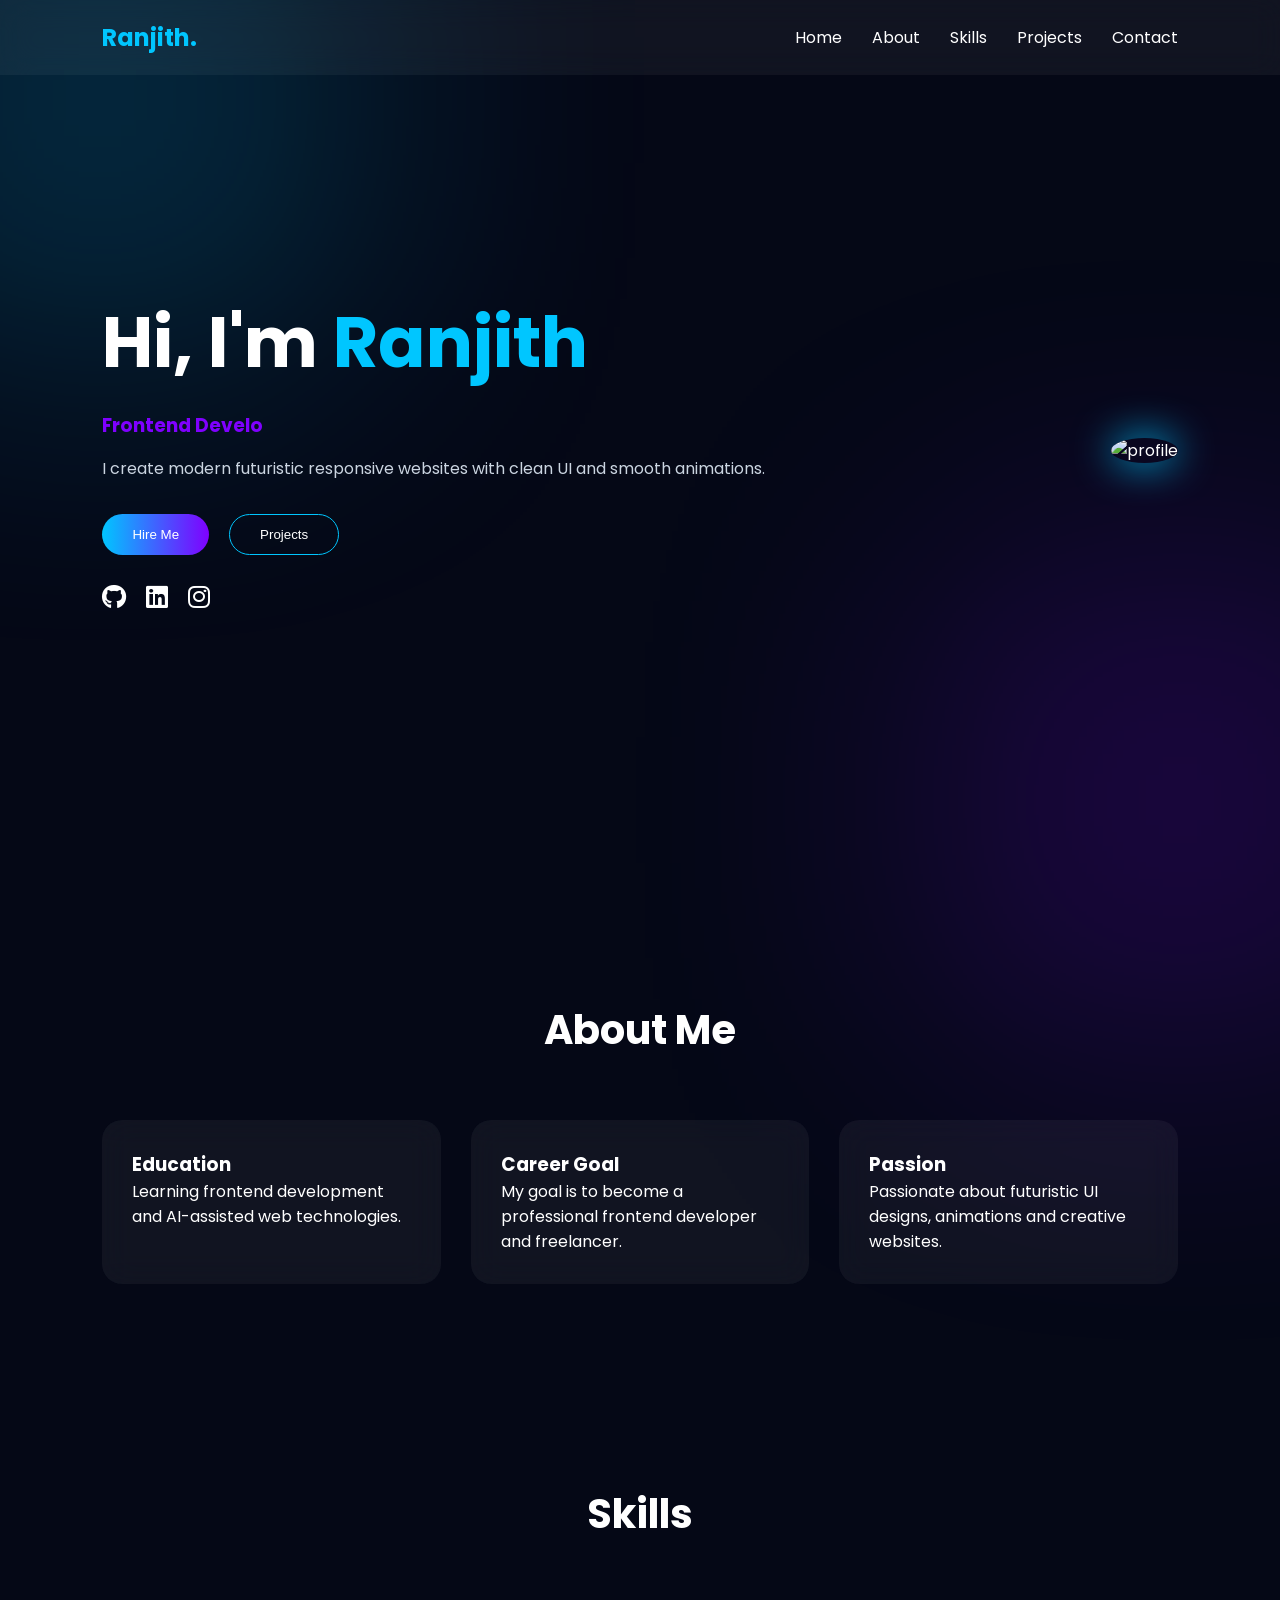
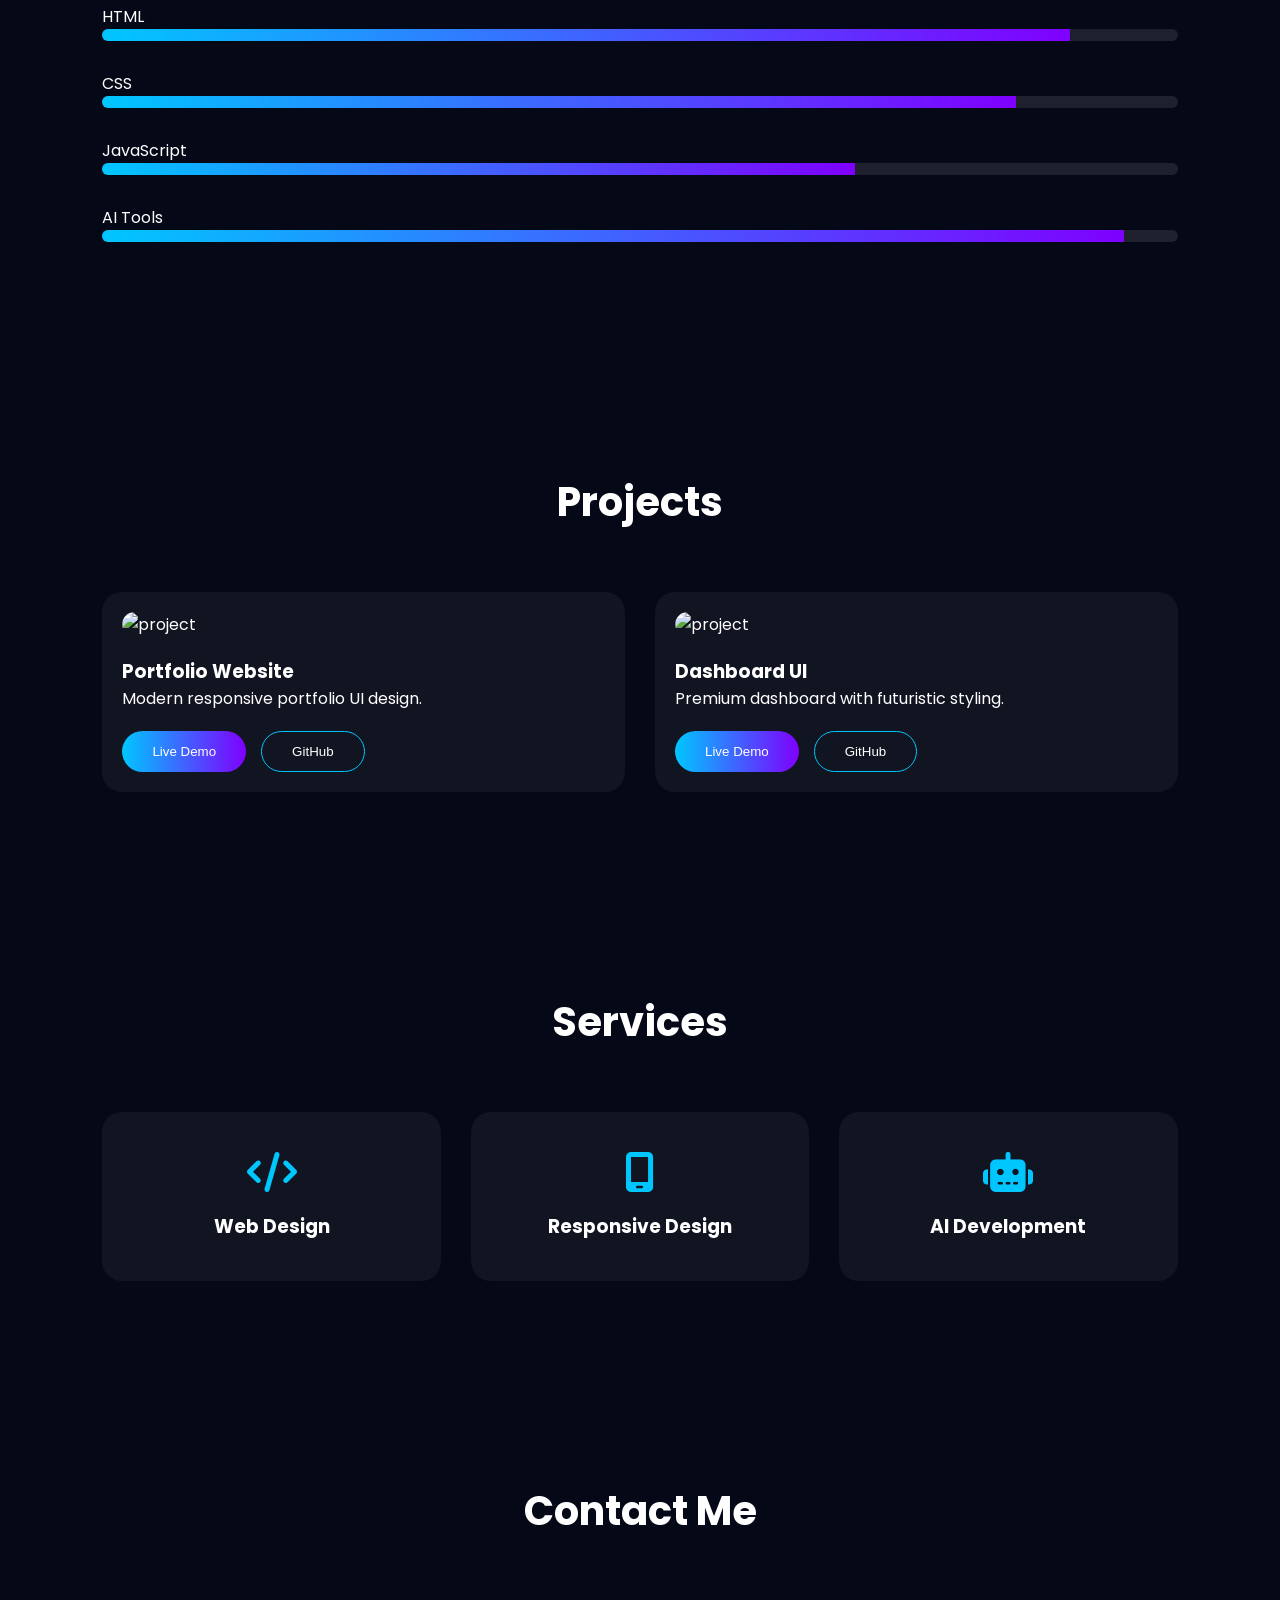
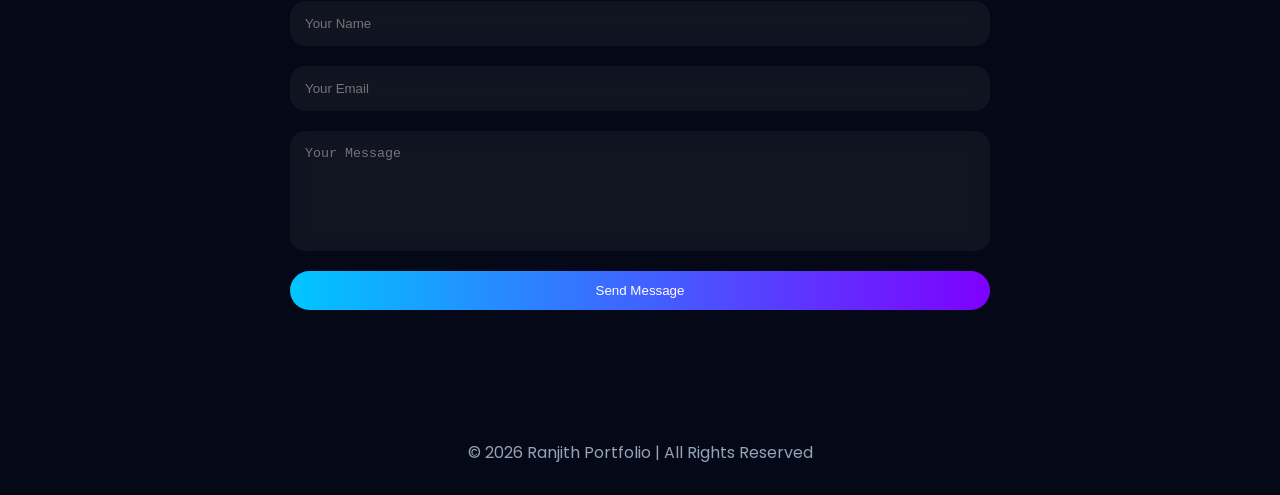
==== index.html @ 62bad31a "Add initial HTML structure for portfolio website" ====
<!DOCTYPE html>
<html lang="en">

<head>

    <meta charset="UTF-8">
    <meta name="viewport" content="width=device-width, initial-scale=1.0">

    <title>Ranjith Portfolio</title>

    <!-- CSS -->
    <link rel="stylesheet" href="style.css">

    <!-- Google Font -->
    <link href="https://fonts.googleapis.com/css2?family=Poppins:wght@300;400;500;600;700&display=swap" rel="stylesheet">

    <!-- Icons -->
    <link rel="stylesheet"
        href="https://cdnjs.cloudflare.com/ajax/libs/font-awesome/6.5.1/css/all.min.css">

</head>

<body>

    <!-- Navbar -->

    <nav>

        <h2 class="logo">Ranjith.</h2>

        <ul class="nav-links">

            <li><a href="#home">Home</a></li>
            <li><a href="#about">About</a></li>
            <li><a href="#skills">Skills</a></li>
            <li><a href="#projects">Projects</a></li>
            <li><a href="#contact">Contact</a></li>

        </ul>

    </nav>

    <!-- Hero Section -->

    <section class="hero" id="home">

        <div class="hero-text">

            <h1>
                Hi, I'm <span>Ranjith</span>
            </h1>

            <h3 class="typing-text">
                Frontend Developer
            </h3>

            <p>
                I create modern futuristic responsive websites with clean UI and smooth animations.
            </p>

            <div class="hero-buttons">

                <button>Hire Me</button>

                <button class="secondary-btn">Projects</button>

            </div>

            <div class="social-icons">

                <i class="fab fa-github"></i>
                <i class="fab fa-linkedin"></i>
                <i class="fab fa-instagram"></i>

            </div>

        </div>

        <div class="hero-image">

            <img src="https://i.ibb.co/4pDNDk1/avatar.png" alt="profile">

        </div>

    </section>

    <!-- About Section -->

    <section class="about" id="about">

        <h2 class="section-title">About Me</h2>

        <div class="about-container">

            <div class="about-card">

                <h3>Education</h3>

                <p>
                    Learning frontend development and AI-assisted web technologies.
                </p>

            </div>

            <div class="about-card">

                <h3>Career Goal</h3>

                <p>
                    My goal is to become a professional frontend developer and freelancer.
                </p>

            </div>

            <div class="about-card">

                <h3>Passion</h3>

                <p>
                    Passionate about futuristic UI designs, animations and creative websites.
                </p>

            </div>

        </div>

    </section>

    <!-- Skills Section -->

    <section class="skills" id="skills">

        <h2 class="section-title">Skills</h2>

        <div class="skill">

            <p>HTML</p>

            <div class="progress-bar">
                <div class="progress html"></div>
            </div>

        </div>

        <div class="skill">

            <p>CSS</p>

            <div class="progress-bar">
                <div class="progress css"></div>
            </div>

        </div>

        <div class="skill">

            <p>JavaScript</p>

            <div class="progress-bar">
                <div class="progress js"></div>
            </div>

        </div>

        <div class="skill">

            <p>AI Tools</p>

            <div class="progress-bar">
                <div class="progress ai"></div>
            </div>

        </div>

    </section>

    <!-- Projects -->

    <section class="projects" id="projects">

        <h2 class="section-title">Projects</h2>

        <div class="project-container">

            <div class="project-card">

                <img src="https://via.placeholder.com/300x200" alt="project">

                <h3>Portfolio Website</h3>

                <p>Modern responsive portfolio UI design.</p>

                <div class="project-buttons">

                    <button>Live Demo</button>
                    <button class="secondary-btn">GitHub</button>

                </div>

            </div>

            <div class="project-card">

                <img src="https://via.placeholder.com/300x200" alt="project">

                <h3>Dashboard UI</h3>

                <p>Premium dashboard with futuristic styling.</p>

                <div class="project-buttons">

                    <button>Live Demo</button>
                    <button class="secondary-btn">GitHub</button>

                </div>

            </div>

        </div>

    </section>

    <!-- Services -->

    <section class="services">

        <h2 class="section-title">Services</h2>

        <div class="service-container">

            <div class="service-card">

                <i class="fas fa-code"></i>

                <h3>Web Design</h3>

            </div>

            <div class="service-card">

                <i class="fas fa-mobile-screen"></i>

                <h3>Responsive Design</h3>

            </div>

            <div class="service-card">

                <i class="fas fa-robot"></i>

                <h3>AI Development</h3>

            </div>

        </div>

    </section>

    <!-- Contact -->

    <section class="contact" id="contact">

        <h2 class="section-title">Contact Me</h2>

        <form>

            <input type="text" placeholder="Your Name">

            <input type="email" placeholder="Your Email">

            <textarea rows="6" placeholder="Your Message"></textarea>

            <button type="submit">Send Message</button>

        </form>

    </section>

    <!-- Footer -->

    <footer>

        <p>
            © 2026 Ranjith Portfolio | All Rights Reserved
        </p>

    </footer>

    <!-- JS -->

    <script src="script.js"></script>

</body>

</html>
---- style.css ----
*{
    margin: 0;
    padding: 0;
    box-sizing: border-box;
    scroll-behavior: smooth;
}

body{
    font-family: 'Poppins', sans-serif;
    background: #050816;
    color: white;
    overflow-x: hidden;
}

/* Scrollbar */

::-webkit-scrollbar{
    width: 8px;
}

::-webkit-scrollbar-thumb{
    background: linear-gradient(#00c6ff,#7f00ff);
    border-radius: 20px;
}

/* Background Glow */

body::before{
    content: "";
    position: fixed;
    width: 400px;
    height: 400px;
    background: #00c6ff;
    filter: blur(150px);
    top: -100px;
    left: -100px;
    opacity: 0.3;
    z-index: -1;
}

body::after{
    content: "";
    position: fixed;
    width: 400px;
    height: 400px;
    background: #7f00ff;
    filter: blur(150px);
    bottom: -100px;
    right: -100px;
    opacity: 0.3;
    z-index: -1;
}

/* Navbar */

nav{
    width: 100%;
    padding: 20px 8%;
    display: flex;
    justify-content: space-between;
    align-items: center;
    position: fixed;
    background: rgba(255,255,255,0.05);
    backdrop-filter: blur(15px);
    z-index: 1000;
}

.logo{
    color: #00c6ff;
}

.nav-links{
    display: flex;
    list-style: none;
    gap: 30px;
}

.nav-links a{
    color: white;
    text-decoration: none;
    transition: 0.3s;
}

.nav-links a:hover{
    color: #00c6ff;
}

/* Hero */

.hero{
    min-height: 100vh;
    display: flex;
    justify-content: space-between;
    align-items: center;
    padding: 120px 8%;
    gap: 50px;
}

.hero-text h1{
    font-size: 70px;
}

.hero-text span{
    color: #00c6ff;
}

.typing-text{
    color: #7f00ff;
    margin: 15px 0;
}

.hero-text p{
    line-height: 1.8;
    color: #cbd5e1;
    margin-bottom: 30px;
}

.hero-buttons{
    display: flex;
    gap: 20px;
    margin-bottom: 30px;
}

button{
    padding: 12px 30px;
    border: none;
    border-radius: 50px;
    background: linear-gradient(to right,#00c6ff,#7f00ff);
    color: white;
    cursor: pointer;
    transition: 0.4s;
}

button:hover{
    transform: translateY(-5px);
    box-shadow: 0 0 20px rgba(0,198,255,0.5);
}

.secondary-btn{
    background: transparent;
    border: 1px solid #00c6ff;
}

.social-icons{
    display: flex;
    gap: 20px;
}

.social-icons i{
    font-size: 25px;
    cursor: pointer;
    transition: 0.3s;
}

.social-icons i:hover{
    color: #00c6ff;
}

.hero-image img{
    width: 350px;
    border-radius: 50%;
    box-shadow: 0 0 40px #00c6ff;
}

/* Sections */

section{
    padding: 100px 8%;
}

.section-title{
    text-align: center;
    margin-bottom: 60px;
    font-size: 40px;
}

/* About */

.about-container{
    display: grid;
    grid-template-columns: repeat(auto-fit,minmax(250px,1fr));
    gap: 30px;
}

.about-card{
    background: rgba(255,255,255,0.05);
    padding: 30px;
    border-radius: 20px;
    backdrop-filter: blur(15px);
    transition: 0.4s;
}

.about-card:hover{
    transform: translateY(-10px);
}

/* Skills */

.skill{
    margin-bottom: 30px;
}

.progress-bar{
    width: 100%;
    height: 12px;
    background: rgba(255,255,255,0.1);
    border-radius: 20px;
    overflow: hidden;
}

.progress{
    height: 100%;
    background: linear-gradient(to right,#00c6ff,#7f00ff);
}

.html{
    width: 90%;
}

.css{
    width: 85%;
}

.js{
    width: 70%;
}

.ai{
    width: 95%;
}

/* Projects */

.project-container{
    display: grid;
    grid-template-columns: repeat(auto-fit,minmax(300px,1fr));
    gap: 30px;
}

.project-card{
    background: rgba(255,255,255,0.05);
    padding: 20px;
    border-radius: 20px;
    transition: 0.4s;
}

.project-card:hover{
    transform: translateY(-10px);
}

.project-card img{
    width: 100%;
    border-radius: 15px;
    margin-bottom: 20px;
}

.project-buttons{
    display: flex;
    gap: 15px;
    margin-top: 20px;
}

/* Services */

.service-container{
    display: grid;
    grid-template-columns: repeat(auto-fit,minmax(250px,1fr));
    gap: 30px;
}

.service-card{
    text-align: center;
    padding: 40px;
    background: rgba(255,255,255,0.05);
    border-radius: 20px;
    transition: 0.4s;
}

.service-card:hover{
    transform: translateY(-10px);
}

.service-card i{
    font-size: 40px;
    color: #00c6ff;
    margin-bottom: 20px;
}

/* Contact */

form{
    max-width: 700px;
    margin: auto;
    display: flex;
    flex-direction: column;
    gap: 20px;
}

input,
textarea{
    padding: 15px;
    border: none;
    border-radius: 15px;
    background: rgba(255,255,255,0.05);
    color: white;
    backdrop-filter: blur(10px);
}

textarea{
    resize: none;
}

/* Footer */

footer{
    text-align: center;
    padding: 30px;
    color: #94a3b8;
}

/* Responsive */

@media(max-width:900px){

    .hero{
        flex-direction: column;
        text-align: center;
    }

    .hero-buttons{
        justify-content: center;
    }

    .social-icons{
        justify-content: center;
    }

}

@media(max-width:768px){

    nav{
        flex-direction: column;
        gap: 15px;
    }

    .hero-text h1{
        font-size: 45px;
    }

    .hero-image img{
        width: 250px;
    }

}
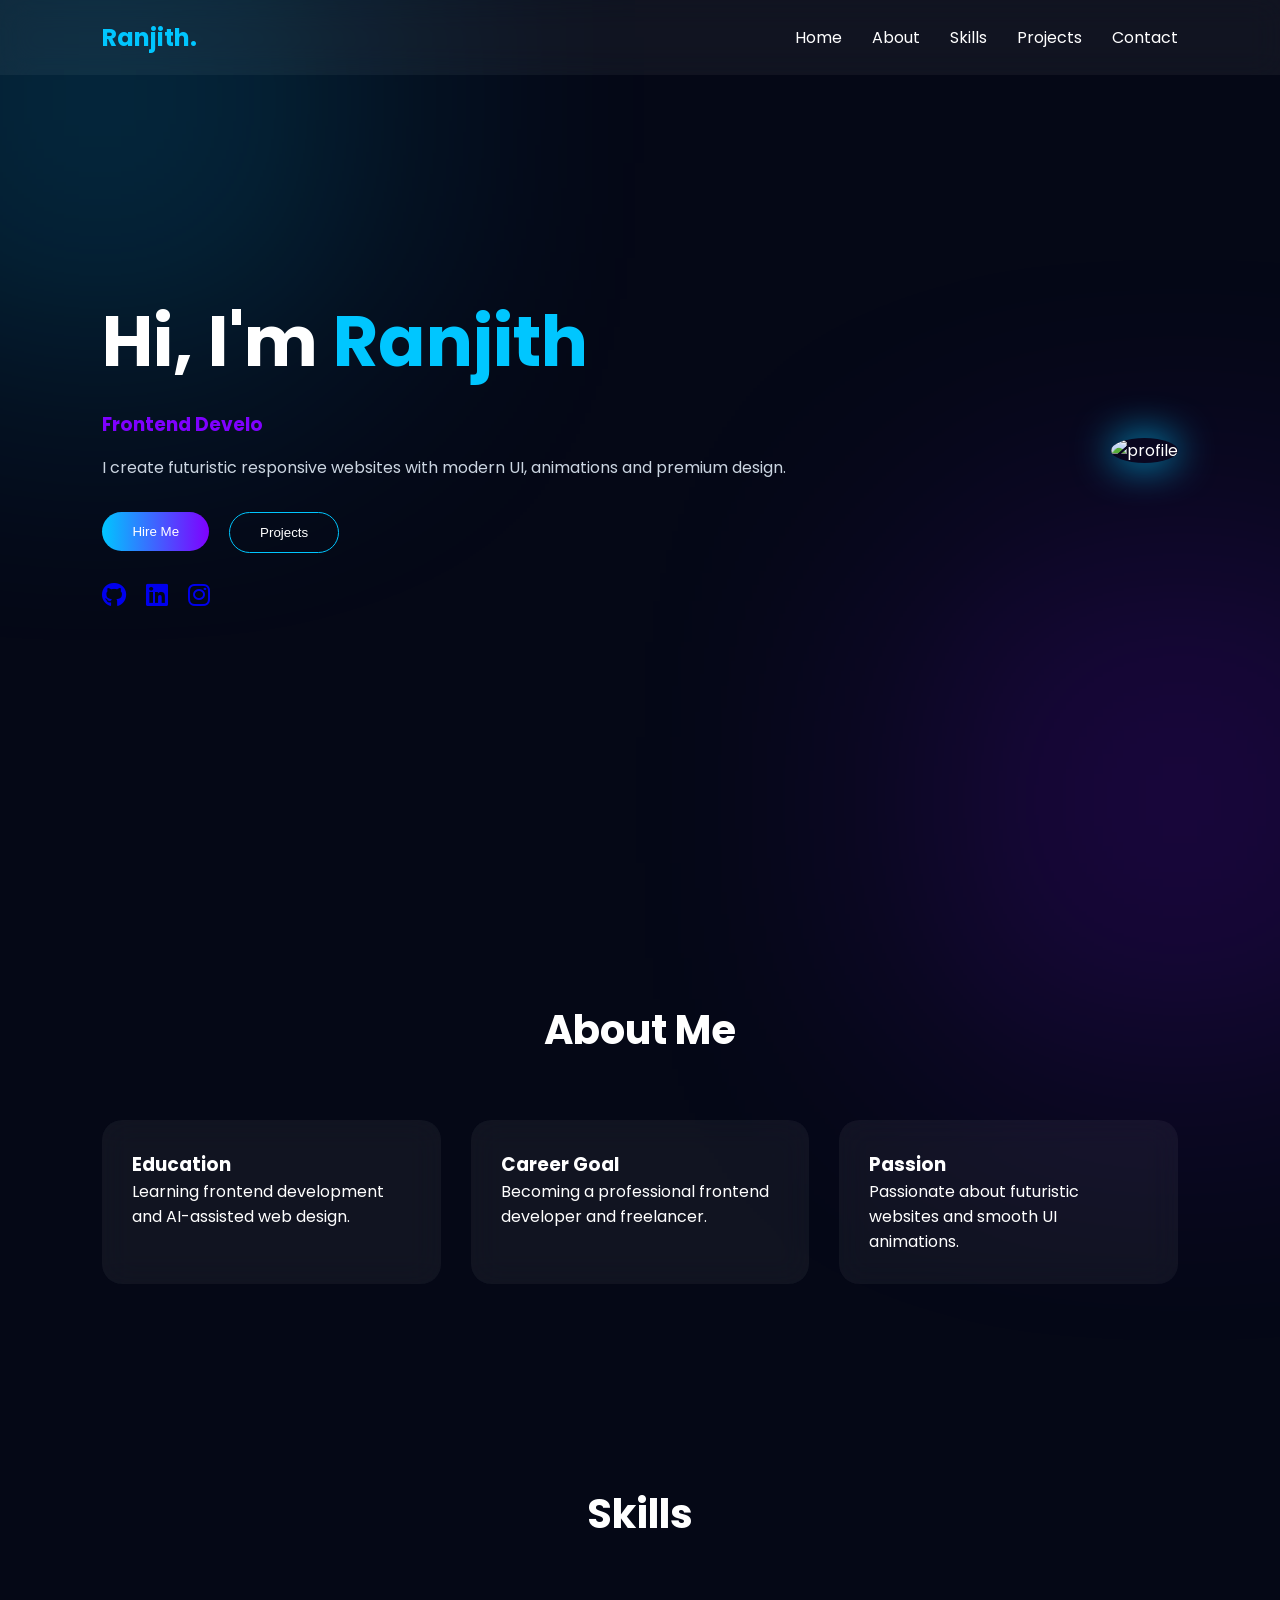
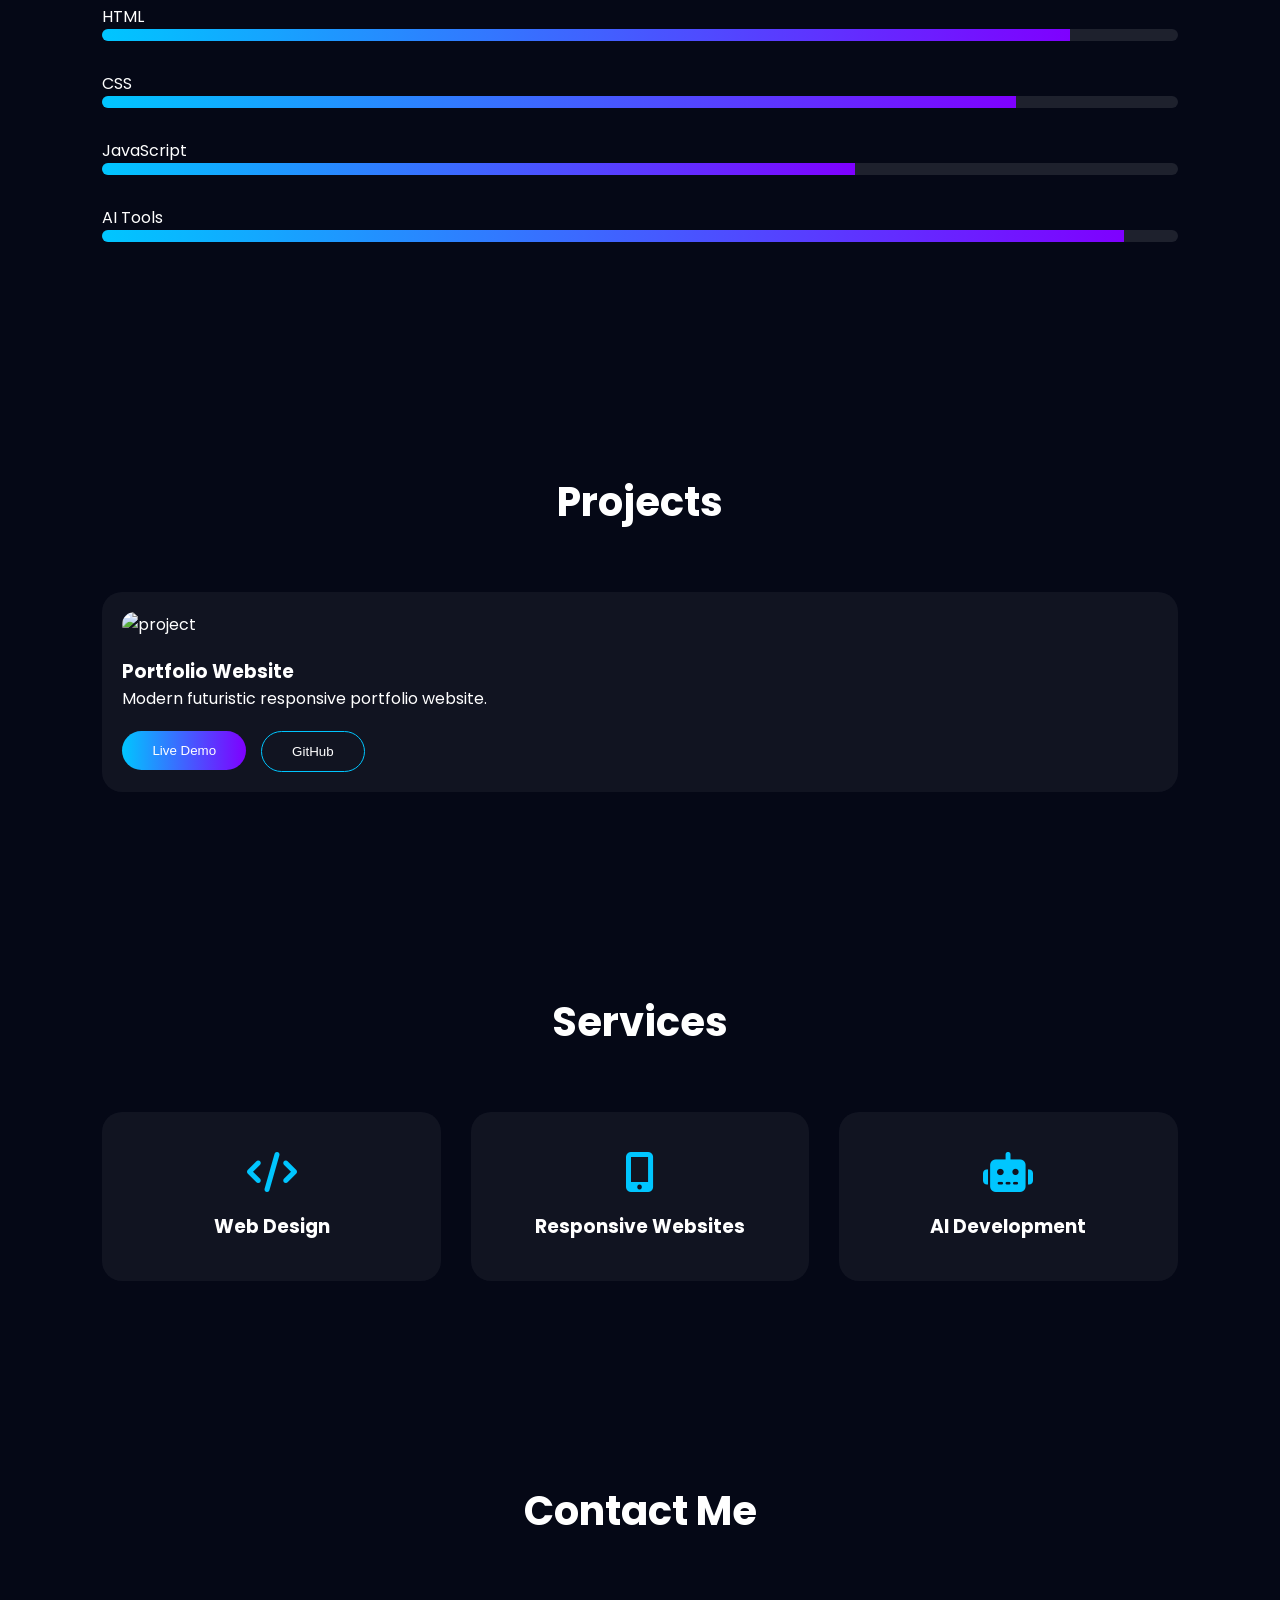
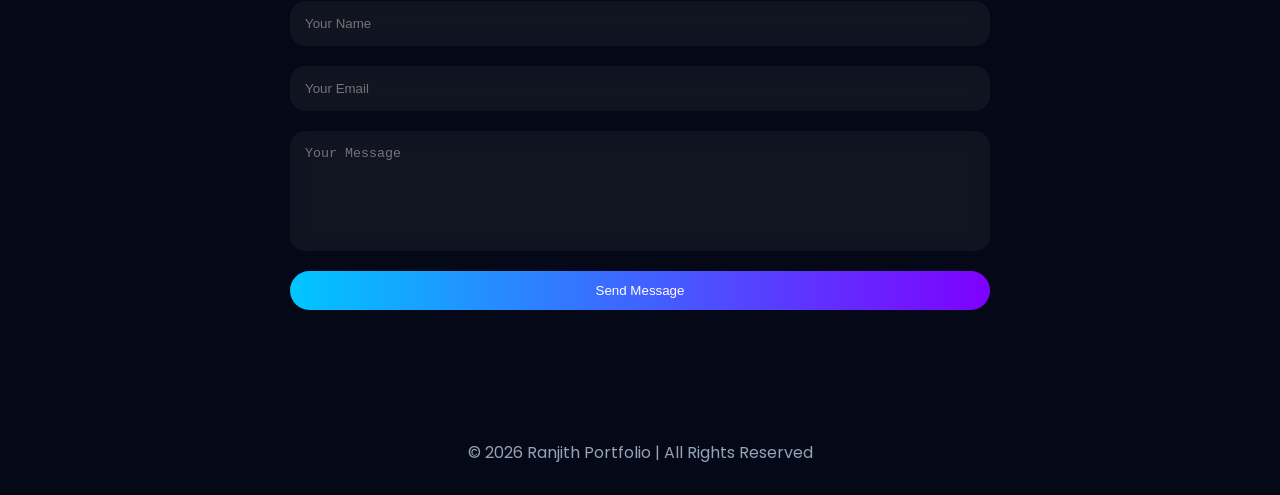
==== commit cb92dbf9: "Refactor HTML comments and update text content Updated comments and improved text descriptions for c" ====
--- a/index.html
+++ b/index.html
@@ -11,10 +11,10 @@
     <!-- CSS -->
     <link rel="stylesheet" href="style.css">
 
-    <!-- Google Font -->
+    <!-- Google Fonts -->
     <link href="https://fonts.googleapis.com/css2?family=Poppins:wght@300;400;500;600;700&display=swap" rel="stylesheet">
 
-    <!-- Icons -->
+    <!-- Font Awesome -->
     <link rel="stylesheet"
         href="https://cdnjs.cloudflare.com/ajax/libs/font-awesome/6.5.1/css/all.min.css">
 
@@ -50,27 +50,38 @@
                 Hi, I'm <span>Ranjith</span>
             </h1>
 
-            <h3 class="typing-text">
-                Frontend Developer
-            </h3>
+            <h3 class="typing-text"></h3>
 
             <p>
-                I create modern futuristic responsive websites with clean UI and smooth animations.
+                I create futuristic responsive websites with modern UI,
+                animations and premium design.
             </p>
 
             <div class="hero-buttons">
 
-                <button>Hire Me</button>
-
-                <button class="secondary-btn">Projects</button>
+                <a href="#contact">
+                    <button>Hire Me</button>
+                </a>
+
+                <a href="#projects">
+                    <button class="secondary-btn">Projects</button>
+                </a>
 
             </div>
 
             <div class="social-icons">
 
-                <i class="fab fa-github"></i>
-                <i class="fab fa-linkedin"></i>
-                <i class="fab fa-instagram"></i>
+                <a href="https://github.com/ranjithvadde" target="_blank">
+                    <i class="fab fa-github"></i>
+                </a>
+
+                <a href="#" target="_blank">
+                    <i class="fab fa-linkedin"></i>
+                </a>
+
+                <a href="#" target="_blank">
+                    <i class="fab fa-instagram"></i>
+                </a>
 
             </div>
 
@@ -84,7 +95,7 @@
 
     </section>
 
-    <!-- About Section -->
+    <!-- About -->
 
     <section class="about" id="about">
 
@@ -97,7 +108,7 @@
                 <h3>Education</h3>
 
                 <p>
-                    Learning frontend development and AI-assisted web technologies.
+                    Learning frontend development and AI-assisted web design.
                 </p>
 
             </div>
@@ -107,7 +118,7 @@
                 <h3>Career Goal</h3>
 
                 <p>
-                    My goal is to become a professional frontend developer and freelancer.
+                    Becoming a professional frontend developer and freelancer.
                 </p>
 
             </div>
@@ -117,7 +128,7 @@
                 <h3>Passion</h3>
 
                 <p>
-                    Passionate about futuristic UI designs, animations and creative websites.
+                    Passionate about futuristic websites and smooth UI animations.
                 </p>
 
             </div>
@@ -126,7 +137,7 @@
 
     </section>
 
-    <!-- Skills Section -->
+    <!-- Skills -->
 
     <section class="skills" id="skills">
 
@@ -182,40 +193,38 @@
 
         <div class="project-container">
 
+            <!-- Project Card -->
+
             <div class="project-card">
 
                 <img src="https://via.placeholder.com/300x200" alt="project">
 
                 <h3>Portfolio Website</h3>
 
-                <p>Modern responsive portfolio UI design.</p>
+                <p>
+                    Modern futuristic responsive portfolio website.
+                </p>
 
                 <div class="project-buttons">
 
-                    <button>Live Demo</button>
-                    <button class="secondary-btn">GitHub</button>
+                    <a href="https://portfolio-website-ov278z45z-vadde-ranjith-kumar-s-projects.vercel.app"
+                        target="_blank">
+
+                        <button>Live Demo</button>
+
+                    </a>
+
+                    <a href="https://github.com/ranjithvadde/portfolio-website"
+                        target="_blank">
+
+                        <button class="secondary-btn">GitHub</button>
+
+                    </a>
 
                 </div>
 
             </div>
 
-            <div class="project-card">
-
-                <img src="https://via.placeholder.com/300x200" alt="project">
-
-                <h3>Dashboard UI</h3>
-
-                <p>Premium dashboard with futuristic styling.</p>
-
-                <div class="project-buttons">
-
-                    <button>Live Demo</button>
-                    <button class="secondary-btn">GitHub</button>
-
-                </div>
-
-            </div>
-
         </div>
 
     </section>
@@ -238,9 +247,9 @@
 
             <div class="service-card">
 
-                <i class="fas fa-mobile-screen"></i>
-
-                <h3>Responsive Design</h3>
+                <i class="fas fa-mobile-alt"></i>
+
+                <h3>Responsive Websites</h3>
 
             </div>
 
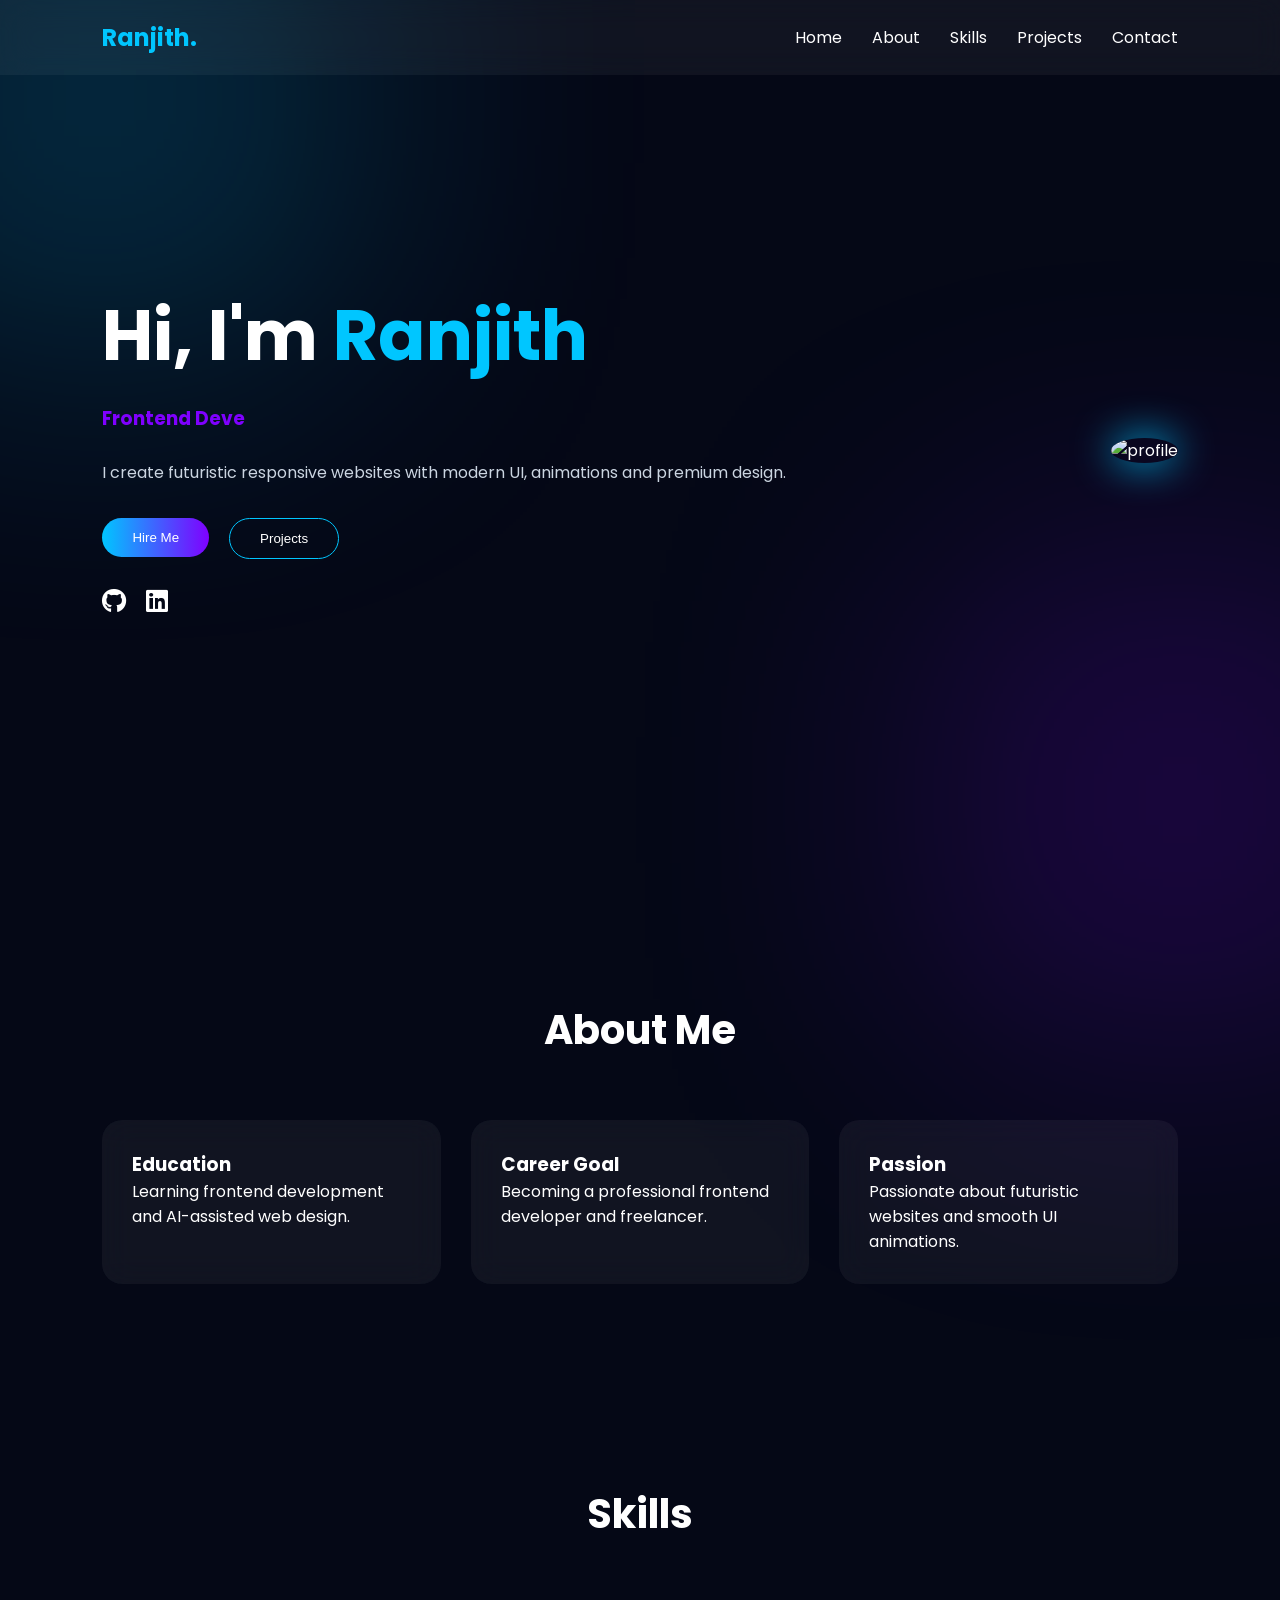
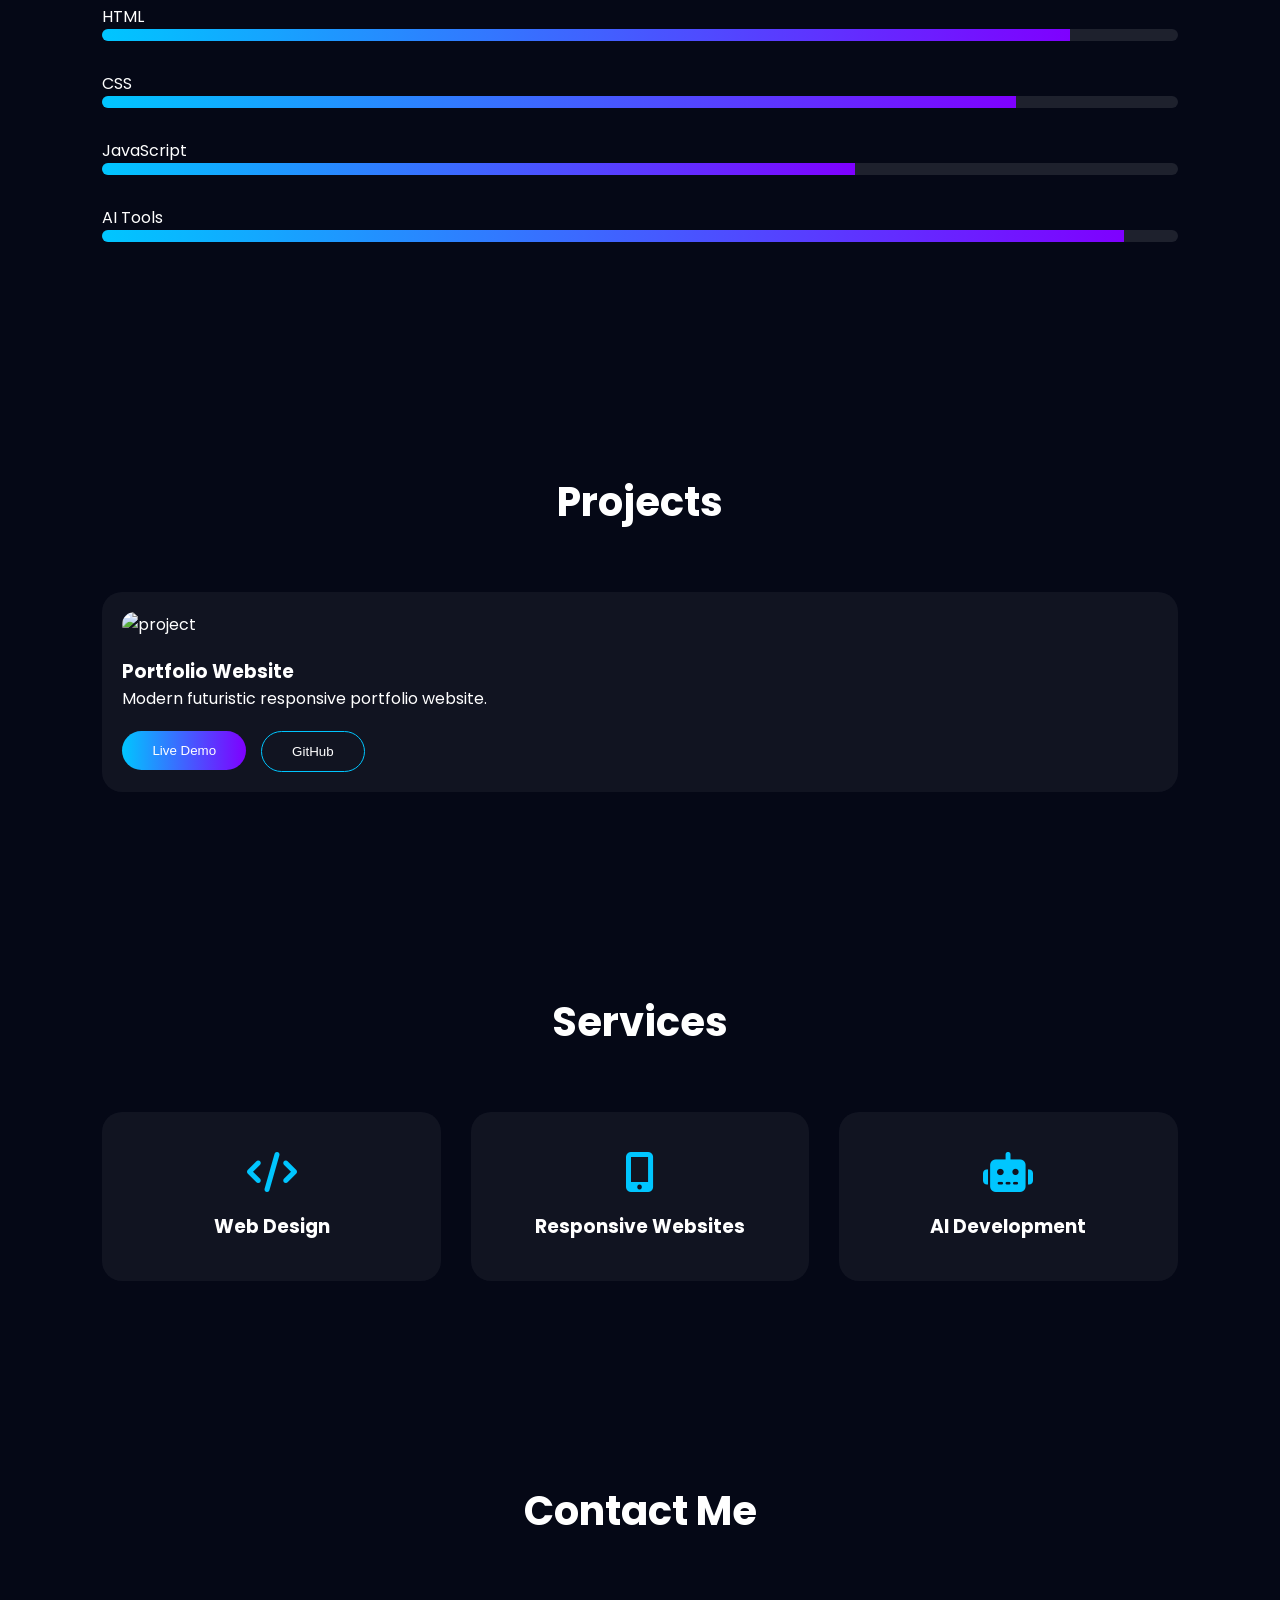
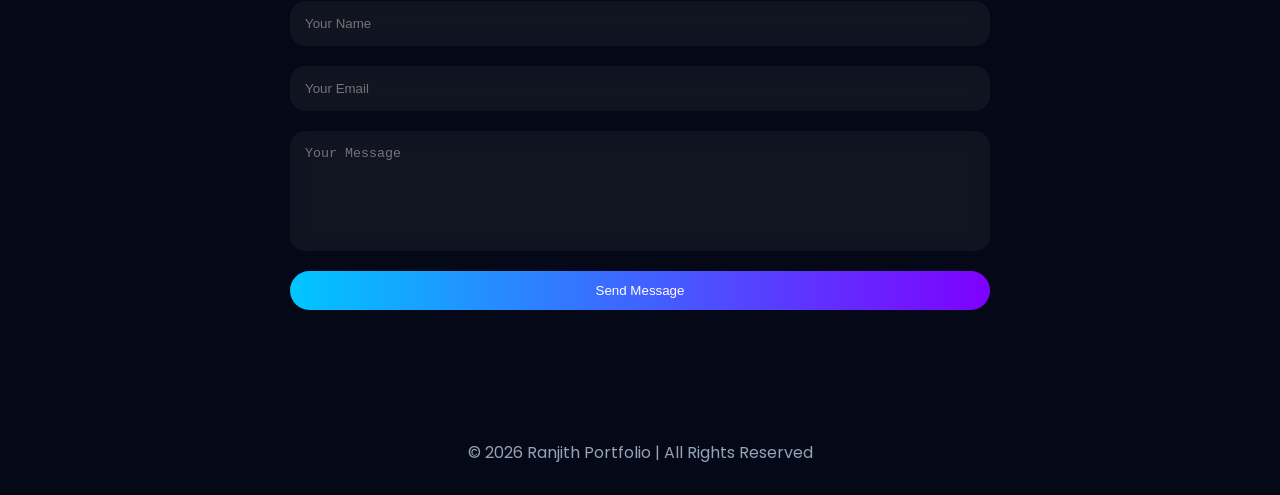
==== commit b829c496: "Update social media links in index.html Updated LinkedIn link and removed Instagram link." ====
--- a/index.html
+++ b/index.html
@@ -75,12 +75,10 @@
                     <i class="fab fa-github"></i>
                 </a>
 
-                <a href="#" target="_blank">
+                <a href="www.linkedin.com/in/
+ranjith-kumar-238694284
+" target="_blank">
                     <i class="fab fa-linkedin"></i>
-                </a>
-
-                <a href="#" target="_blank">
-                    <i class="fab fa-instagram"></i>
                 </a>
 
             </div>
--- a/style.css
+++ b/style.css
@@ -107,6 +107,7 @@
 .typing-text{
     color: #7f00ff;
     margin: 15px 0;
+    min-height: 40px;
 }
 
 .hero-text p{
@@ -146,9 +147,12 @@
     gap: 20px;
 }
 
+.social-icons a{
+    color: white;
+}
+
 .social-icons i{
     font-size: 25px;
-    cursor: pointer;
     transition: 0.3s;
 }
 
@@ -352,4 +356,4 @@
         width: 250px;
     }
 
-}+}
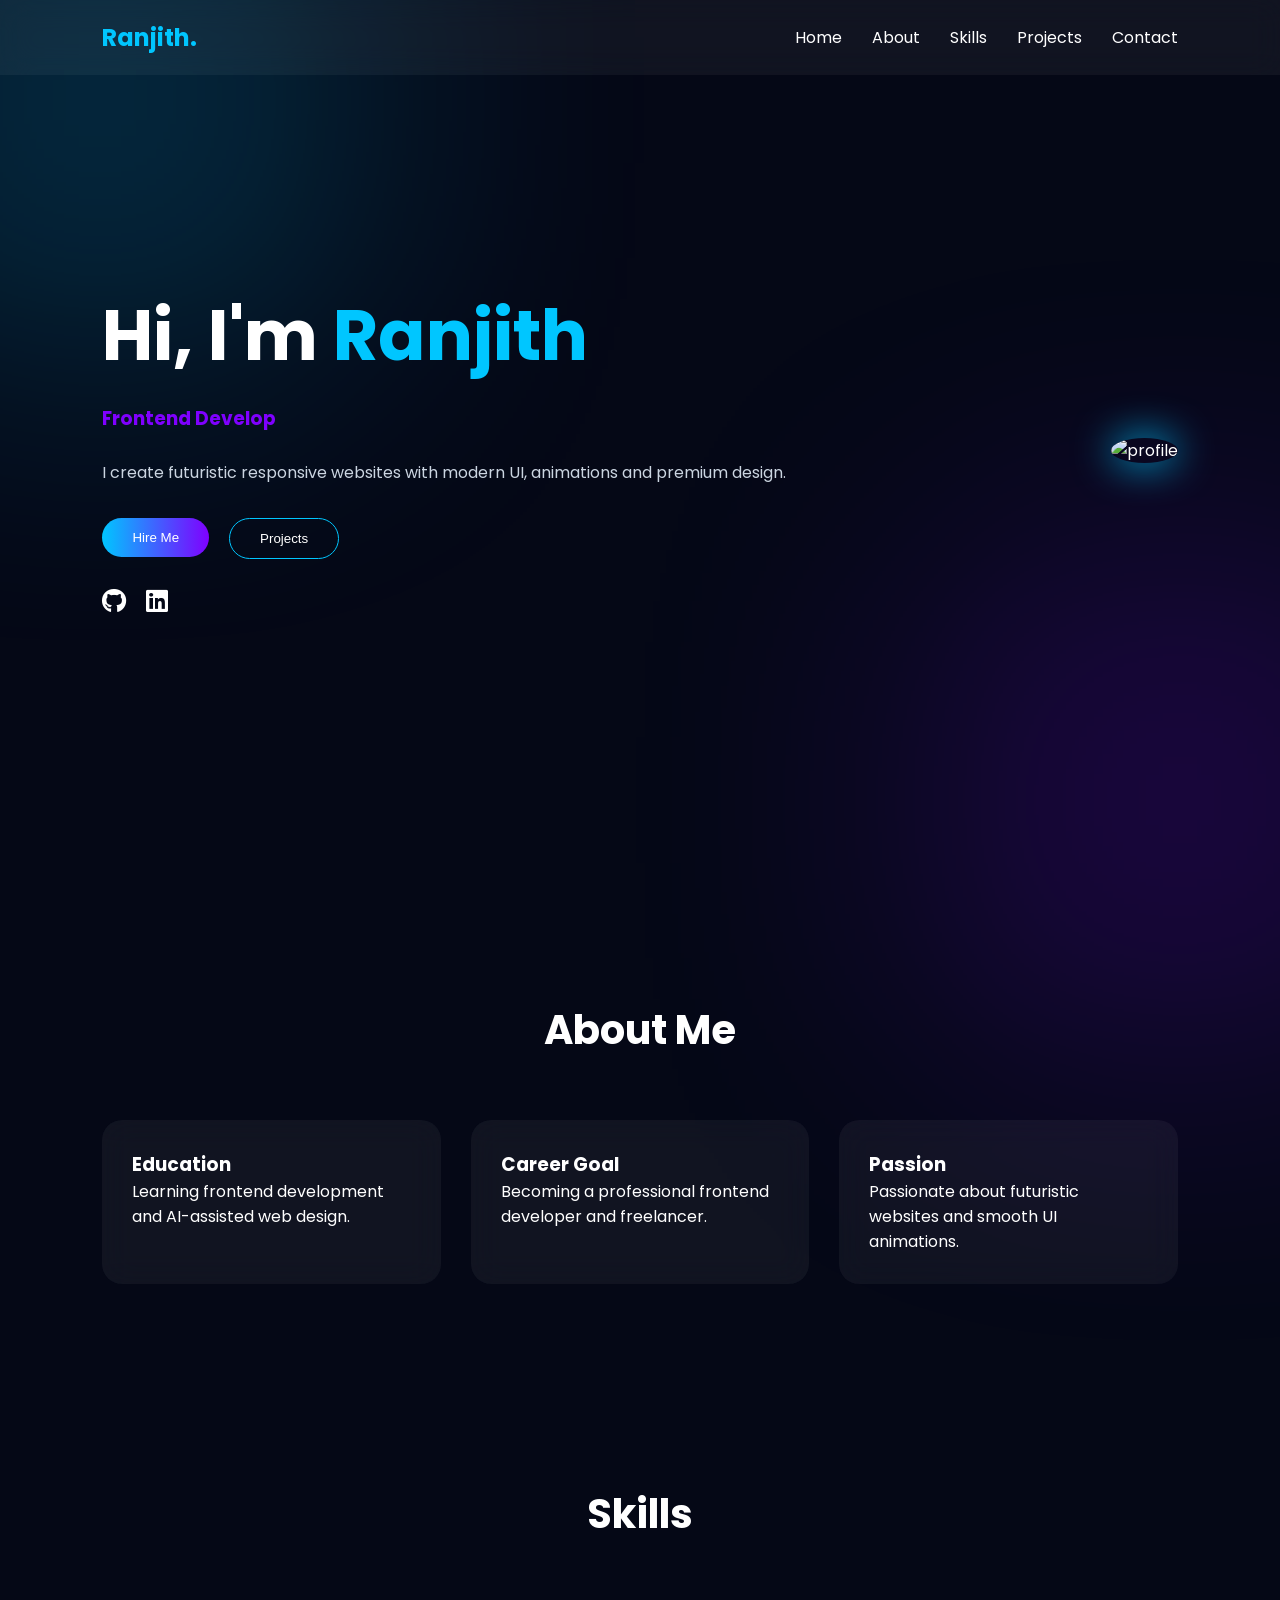
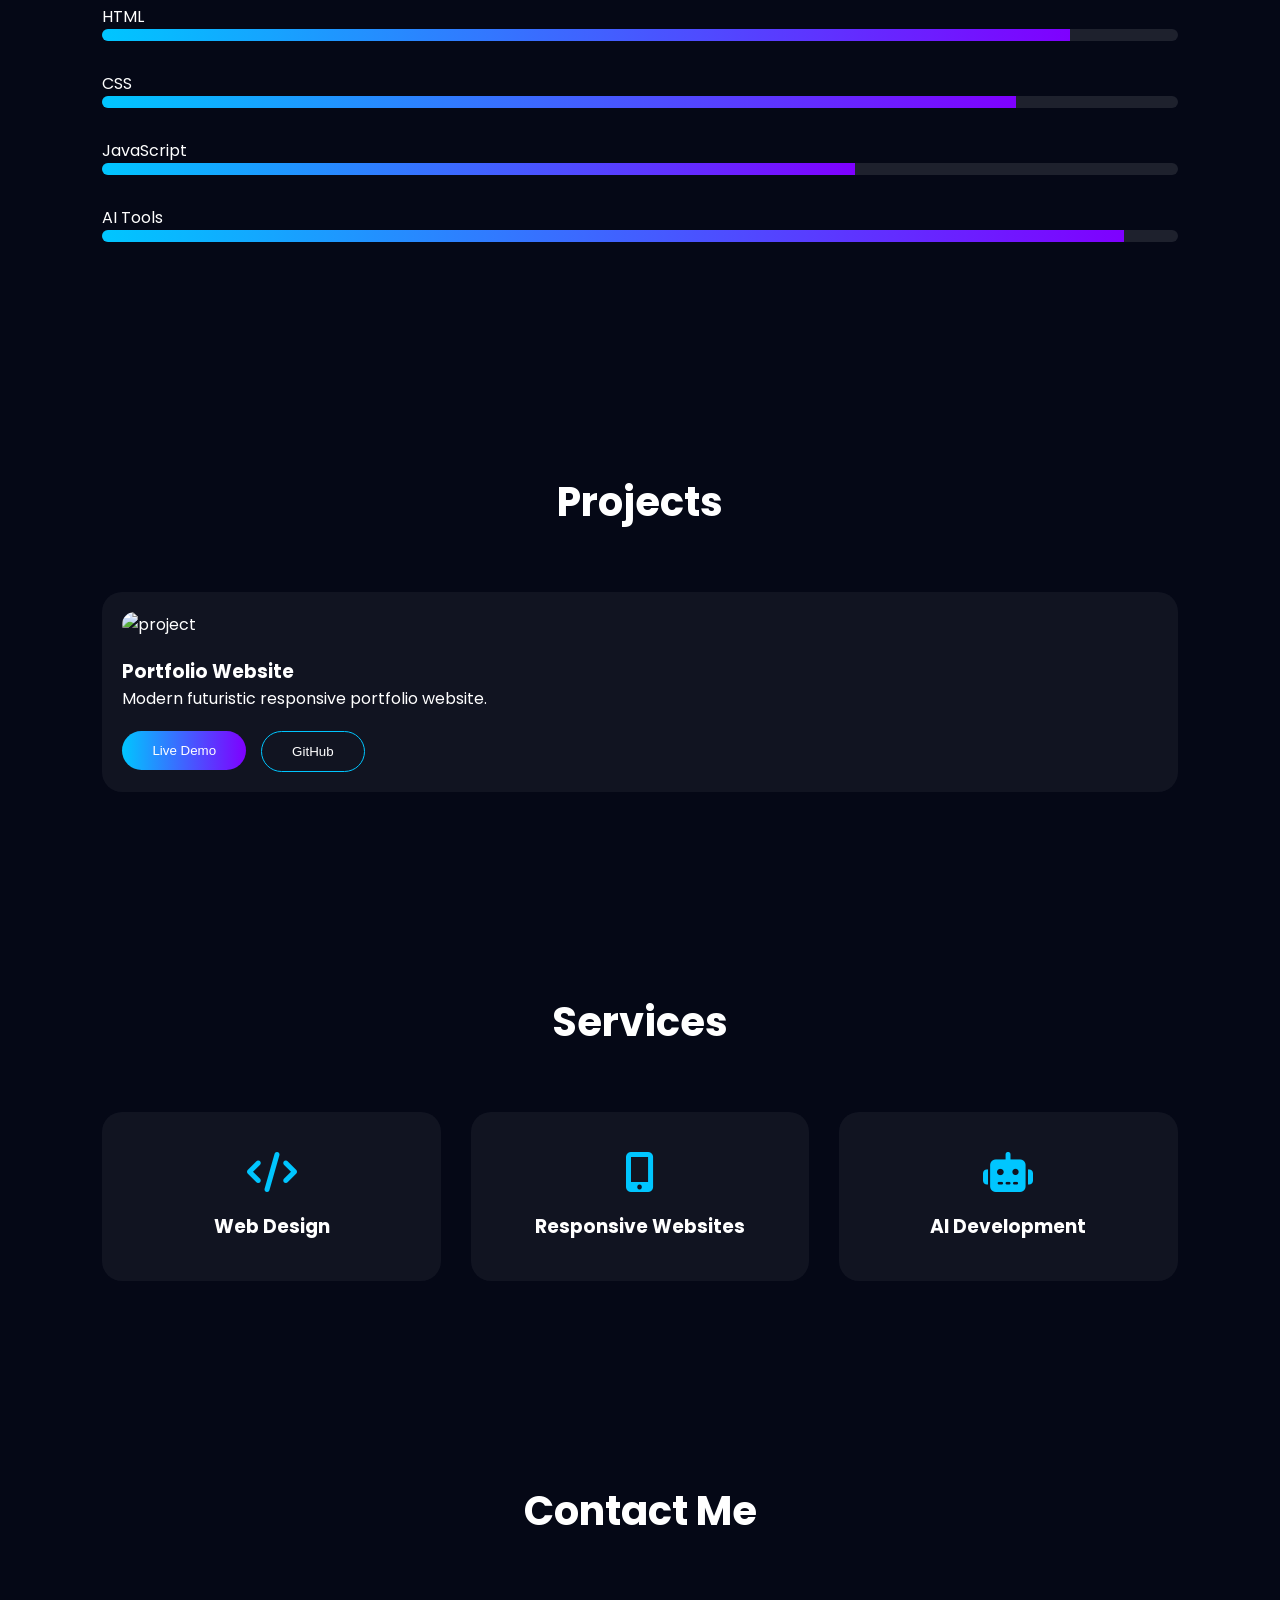
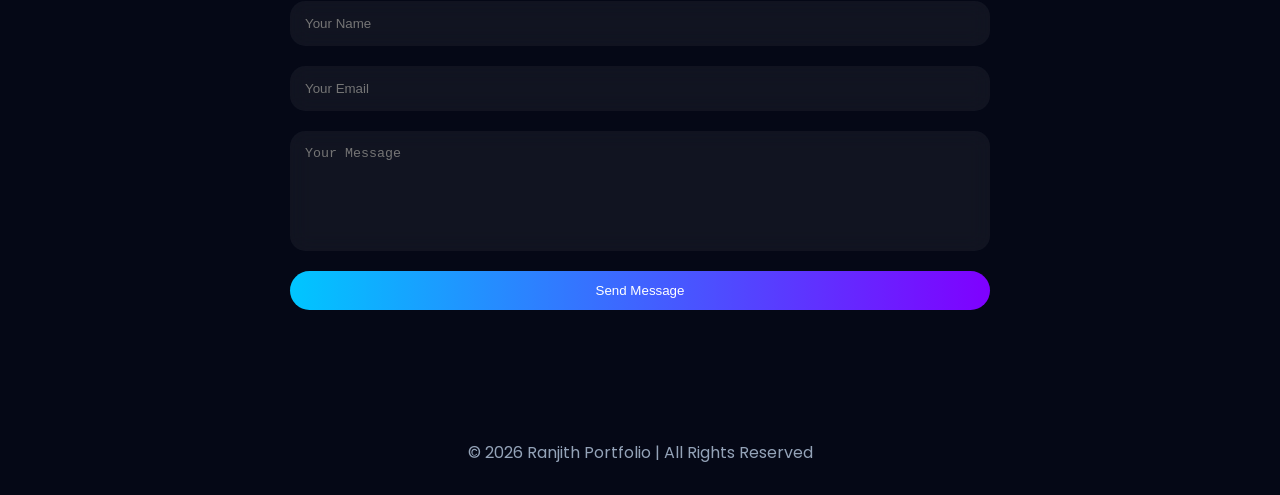
==== commit d777fe82: "Update LinkedIn link to use full URL" ====
--- a/index.html
+++ b/index.html
@@ -75,9 +75,7 @@
                     <i class="fab fa-github"></i>
                 </a>
 
-                <a href="www.linkedin.com/in/
-ranjith-kumar-238694284
-" target="_blank">
+                <a href="https://www.linkedin.com/in/ranjith-kumar-238694284" target="_blank">
                     <i class="fab fa-linkedin"></i>
                 </a>
 
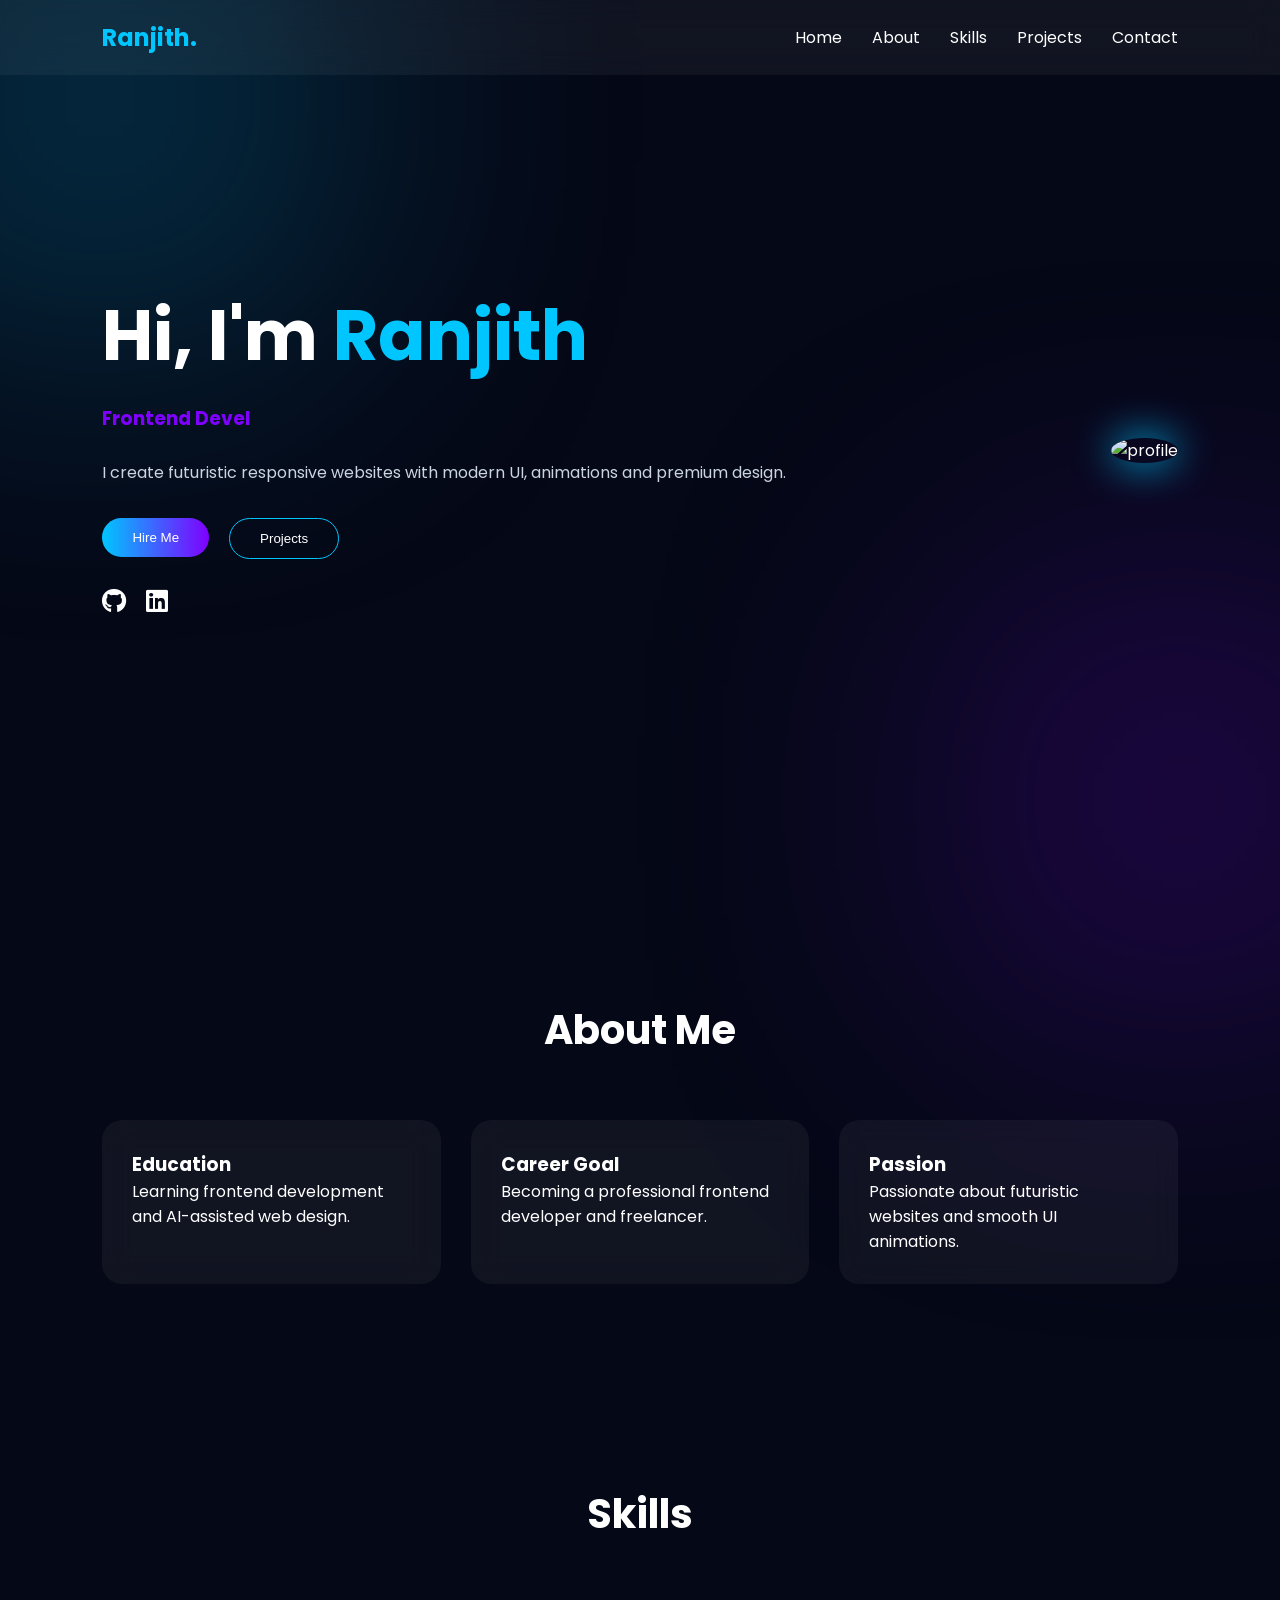
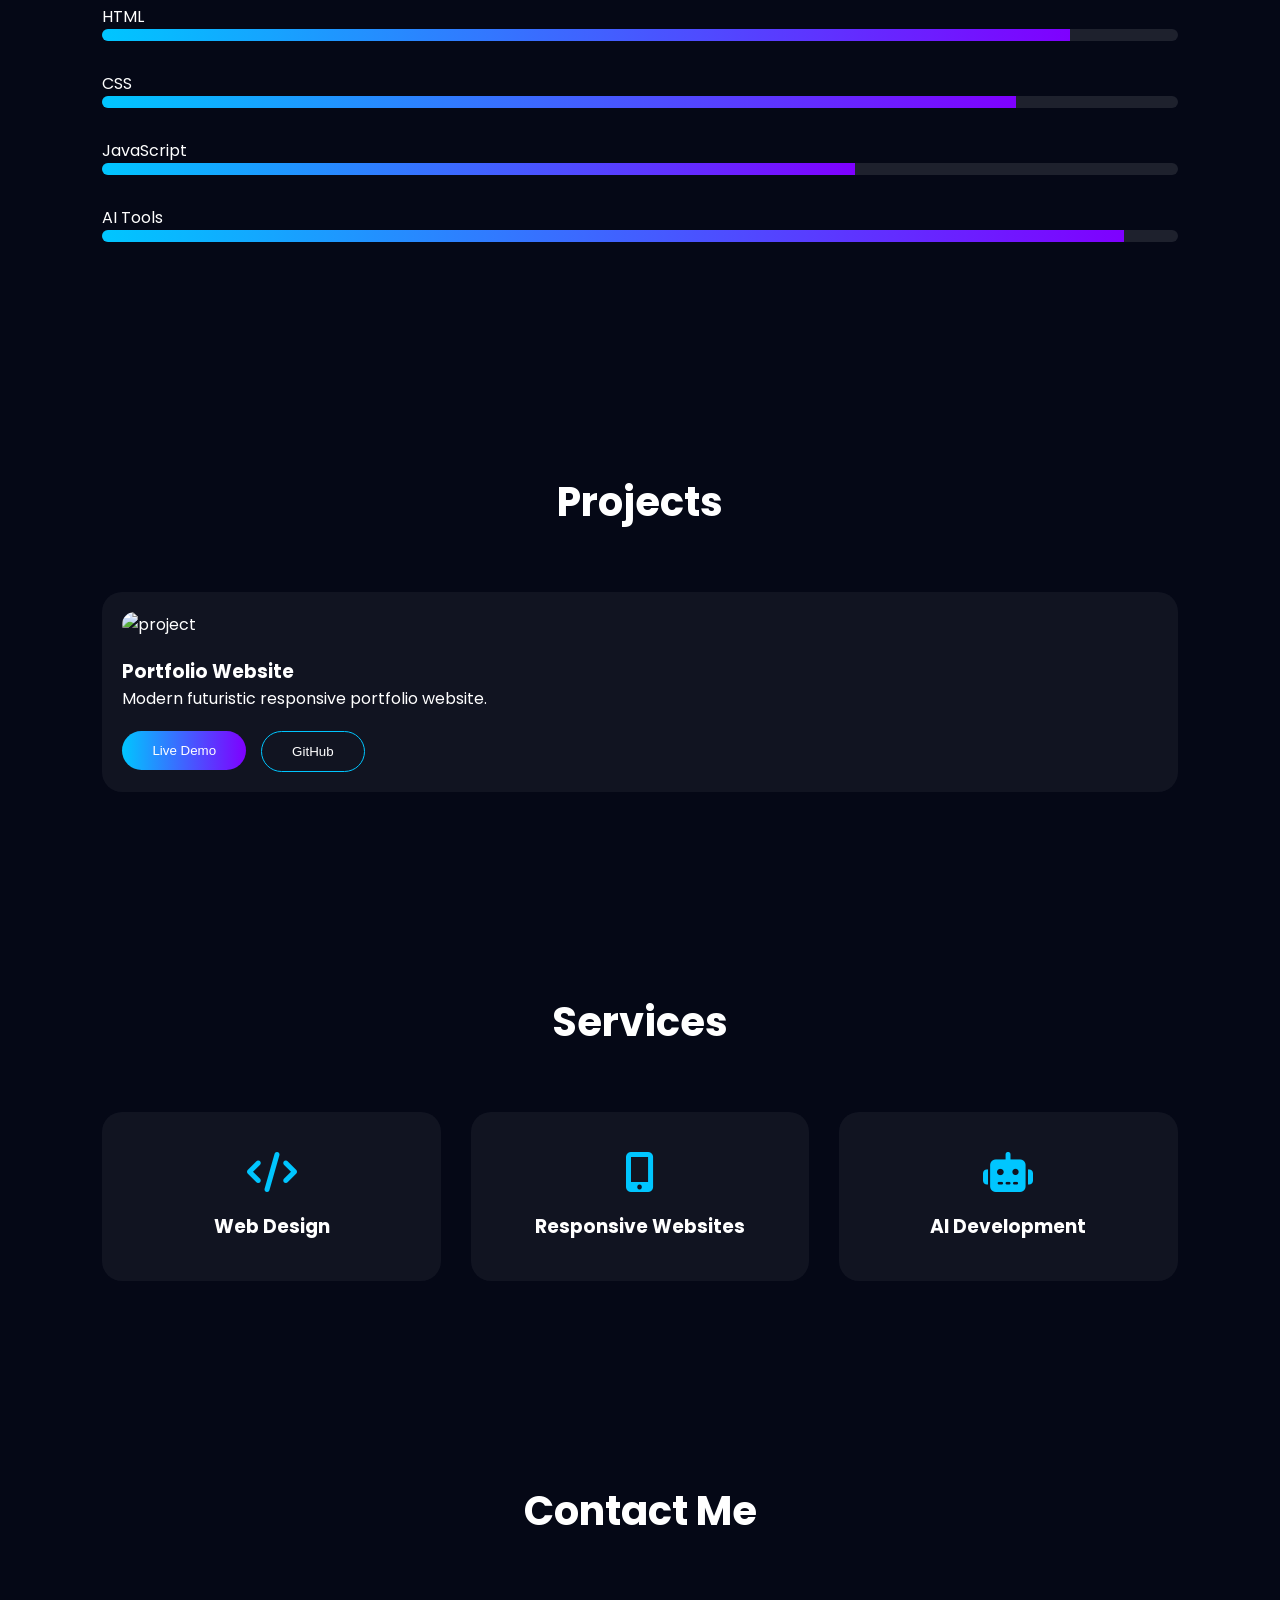
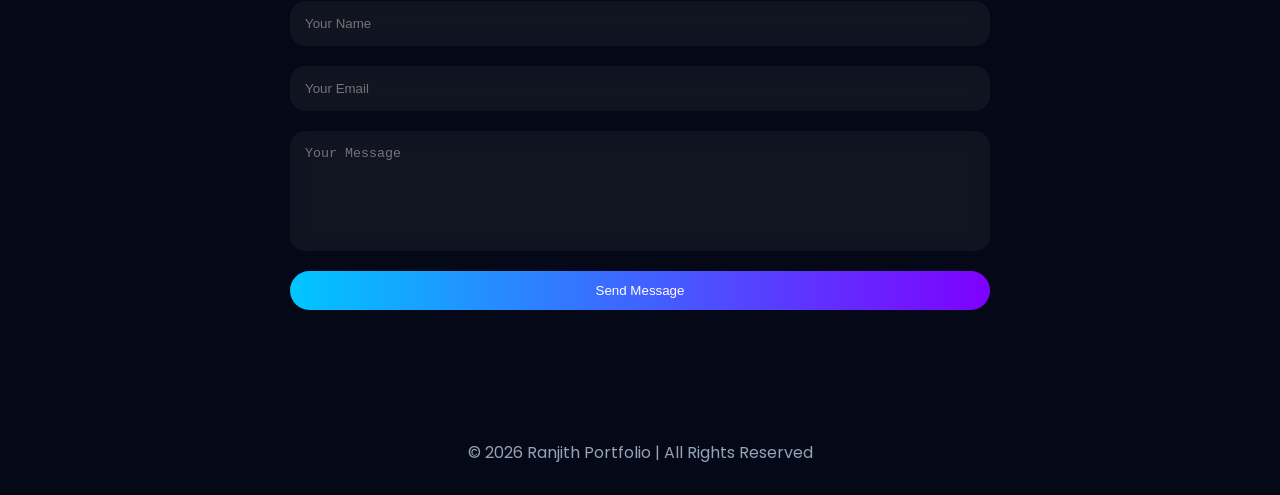
==== commit 24fa3007: "Update live demo link in index.html" ====
--- a/index.html
+++ b/index.html
@@ -203,7 +203,7 @@
 
                 <div class="project-buttons">
 
-                    <a href="https://portfolio-website-ov278z45z-vadde-ranjith-kumar-s-projects.vercel.app"
+                    <a href="https://portfolio-website-opal-two-34.vercel.app"
                         target="_blank">
 
                         <button>Live Demo</button>
